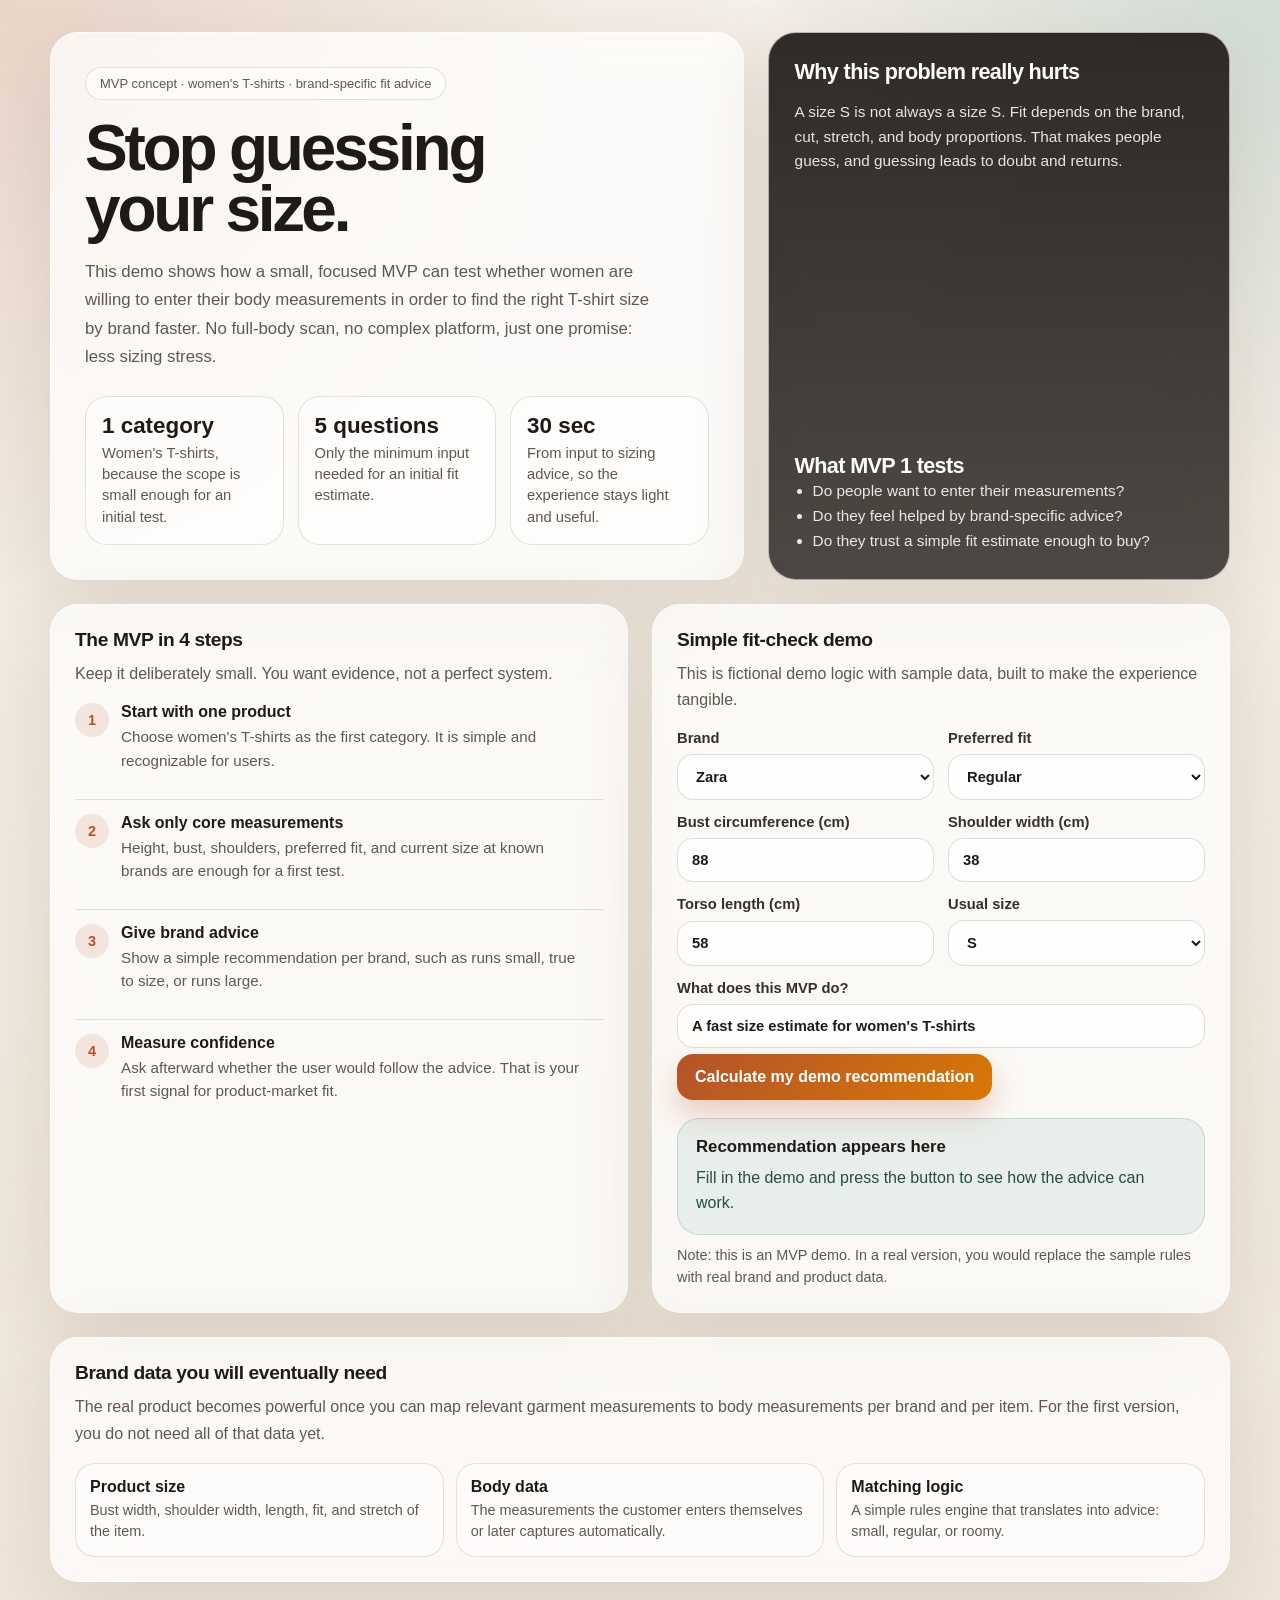
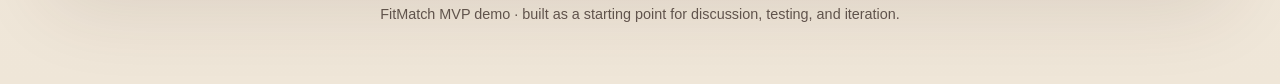
==== index.html @ f42af9e6 "Add FitMatch MVP landing page" ====
<!doctype html>
<html lang="en">
<head>
  <meta charset="utf-8" />
  <meta name="viewport" content="width=device-width, initial-scale=1" />
  <title>FitMatch MVP - clothing size advice</title>
  <style>
    :root {
      --bg: #f4efe7;
      --bg-2: #efe6d8;
      --panel: rgba(255, 255, 255, 0.72);
      --text: #1f1a17;
      --muted: #62564f;
      --accent: #b4532a;
      --accent-2: #0f766e;
      --line: rgba(31, 26, 23, 0.12);
      --shadow: 0 24px 80px rgba(73, 45, 31, 0.12);
      --radius: 28px;
    }

    * { box-sizing: border-box; }

    body {
      margin: 0;
      font-family: Inter, "Segoe UI", Arial, sans-serif;
      color: var(--text);
      background:
        radial-gradient(circle at top left, rgba(180, 83, 42, 0.16), transparent 28%),
        radial-gradient(circle at top right, rgba(15, 118, 110, 0.15), transparent 24%),
        linear-gradient(180deg, var(--bg) 0%, var(--bg-2) 100%);
      min-height: 100vh;
    }

    .wrap {
      width: min(1180px, calc(100% - 32px));
      margin: 0 auto;
      padding: 32px 0 48px;
    }

    .hero {
      display: grid;
      grid-template-columns: 1.2fr 0.8fr;
      gap: 24px;
      align-items: stretch;
      margin-bottom: 24px;
    }

    .card {
      background: var(--panel);
      backdrop-filter: blur(16px);
      border: 1px solid rgba(255, 255, 255, 0.6);
      box-shadow: var(--shadow);
      border-radius: var(--radius);
    }

    .hero-copy {
      padding: 34px;
      position: relative;
      overflow: hidden;
    }

    .eyebrow {
      display: inline-flex;
      align-items: center;
      gap: 8px;
      border: 1px solid var(--line);
      border-radius: 999px;
      padding: 8px 14px;
      font-size: 13px;
      color: var(--muted);
      background: rgba(255,255,255,0.55);
      margin-bottom: 18px;
    }

    h1 {
      margin: 0;
      font-size: clamp(2.4rem, 5vw, 4.8rem);
      line-height: 0.95;
      letter-spacing: -0.05em;
      max-width: 12ch;
    }

    .lead {
      margin: 18px 0 0;
      max-width: 62ch;
      font-size: 1.05rem;
      line-height: 1.7;
      color: var(--muted);
    }

    .stats {
      display: grid;
      grid-template-columns: repeat(3, minmax(0, 1fr));
      gap: 14px;
      margin-top: 24px;
    }

    .stat {
      border-radius: 22px;
      border: 1px solid var(--line);
      background: rgba(255,255,255,0.52);
      padding: 16px;
    }

    .stat strong {
      display: block;
      font-size: 1.4rem;
      margin-bottom: 4px;
    }

    .stat span {
      color: var(--muted);
      font-size: 0.92rem;
      line-height: 1.45;
    }

    .hero-side {
      padding: 26px;
      display: flex;
      flex-direction: column;
      gap: 16px;
      justify-content: space-between;
      background:
        linear-gradient(180deg, rgba(31,26,23,0.92), rgba(31,26,23,0.78)),
        url("https://images.unsplash.com/photo-1483985988355-763728e1935b?auto=format&fit=crop&w=1200&q=80") center/cover;
      color: #fff;
      overflow: hidden;
    }

    .hero-side h2 {
      margin: 0;
      font-size: 1.35rem;
      letter-spacing: -0.03em;
    }

    .hero-side p, .hero-side li {
      color: rgba(255,255,255,0.88);
      line-height: 1.6;
      font-size: 0.96rem;
    }

    .mini-list {
      margin: 0;
      padding-left: 18px;
    }

    .section-grid {
      display: grid;
      grid-template-columns: 1fr 1fr;
      gap: 24px;
      margin-top: 24px;
    }

    .panel {
      padding: 24px;
    }

    .panel h3 {
      margin: 0 0 10px;
      font-size: 1.2rem;
      letter-spacing: -0.02em;
    }

    .panel p {
      margin: 0 0 16px;
      color: var(--muted);
      line-height: 1.65;
    }

    .steps {
      display: grid;
      gap: 12px;
    }

    .step {
      display: flex;
      gap: 12px;
      align-items: flex-start;
      padding: 14px 14px 14px 0;
      border-top: 1px solid var(--line);
    }

    .step:first-child { border-top: 0; padding-top: 0; }

    .num {
      min-width: 34px;
      height: 34px;
      border-radius: 999px;
      display: grid;
      place-items: center;
      background: rgba(180, 83, 42, 0.12);
      color: var(--accent);
      font-weight: 700;
      font-size: 0.9rem;
    }

    .step strong {
      display: block;
      margin-bottom: 4px;
      font-size: 1rem;
    }

    .step span {
      display: block;
      color: var(--muted);
      line-height: 1.55;
      font-size: 0.95rem;
    }

    .form-grid {
      display: grid;
      grid-template-columns: repeat(2, minmax(0, 1fr));
      gap: 14px;
    }

    label {
      display: grid;
      gap: 8px;
      font-size: 0.92rem;
      color: #372e28;
      font-weight: 600;
    }

    input, select {
      width: 100%;
      border: 1px solid rgba(31,26,23,0.14);
      border-radius: 16px;
      padding: 13px 14px;
      font: inherit;
      background: rgba(255,255,255,0.8);
      color: var(--text);
      outline: none;
      transition: border-color 0.2s ease, transform 0.2s ease;
    }

    input:focus, select:focus {
      border-color: rgba(180, 83, 42, 0.5);
      transform: translateY(-1px);
    }

    .full { grid-column: 1 / -1; }

    button {
      margin-top: 6px;
      border: 0;
      border-radius: 16px;
      padding: 14px 18px;
      background: linear-gradient(135deg, var(--accent), #d97706);
      color: #fff;
      font: inherit;
      font-weight: 700;
      cursor: pointer;
      box-shadow: 0 14px 30px rgba(180, 83, 42, 0.28);
    }

    button:hover { filter: brightness(1.02); }

    .result {
      margin-top: 18px;
      padding: 18px;
      border-radius: 22px;
      border: 1px solid rgba(15,118,110,0.18);
      background: rgba(15, 118, 110, 0.08);
    }

    .result h4 {
      margin: 0 0 8px;
      font-size: 1.05rem;
    }

    .result p {
      margin: 0;
      color: #294b46;
      line-height: 1.6;
    }

    .muted-note {
      margin-top: 10px;
      color: var(--muted);
      font-size: 0.9rem;
      line-height: 1.5;
    }

    .brand-grid {
      display: grid;
      grid-template-columns: repeat(3, minmax(0, 1fr));
      gap: 12px;
      margin-top: 12px;
    }

    .brand {
      border: 1px solid var(--line);
      border-radius: 20px;
      background: rgba(255,255,255,0.56);
      padding: 14px;
    }

    .brand strong {
      display: block;
      margin-bottom: 4px;
    }

    .brand span {
      color: var(--muted);
      line-height: 1.45;
      font-size: 0.9rem;
    }

    .footer {
      margin-top: 24px;
      color: var(--muted);
      font-size: 0.9rem;
      text-align: center;
    }

    @media (max-width: 900px) {
      .hero, .section-grid, .brand-grid, .stats, .form-grid {
        grid-template-columns: 1fr;
      }

      .hero-copy, .panel, .hero-side {
        padding: 22px;
      }

      h1 { max-width: none; }
    }
  </style>
</head>
<body>
  <main class="wrap">
    <section class="hero">
      <div class="card hero-copy">
        <div class="eyebrow">MVP concept · women's T-shirts · brand-specific fit advice</div>
        <h1>Stop guessing your size.</h1>
        <p class="lead">
          This demo shows how a small, focused MVP can test whether women are willing to
          enter their body measurements in order to find the right T-shirt size by brand faster.
          No full-body scan, no complex platform, just one promise: less sizing stress.
        </p>

        <div class="stats">
          <div class="stat">
            <strong>1 category</strong>
            <span>Women's T-shirts, because the scope is small enough for an initial test.</span>
          </div>
          <div class="stat">
            <strong>5 questions</strong>
            <span>Only the minimum input needed for an initial fit estimate.</span>
          </div>
          <div class="stat">
            <strong>30 sec</strong>
            <span>From input to sizing advice, so the experience stays light and useful.</span>
          </div>
        </div>
      </div>

      <aside class="card hero-side">
        <div>
          <h2>Why this problem really hurts</h2>
          <p>
            A size S is not always a size S. Fit depends on the brand, cut, stretch, and body
            proportions. That makes people guess, and guessing leads to doubt and returns.
          </p>
        </div>
        <div>
          <h2>What MVP 1 tests</h2>
          <ul class="mini-list">
            <li>Do people want to enter their measurements?</li>
            <li>Do they feel helped by brand-specific advice?</li>
            <li>Do they trust a simple fit estimate enough to buy?</li>
          </ul>
        </div>
      </aside>
    </section>

    <section class="section-grid">
      <div class="card panel">
        <h3>The MVP in 4 steps</h3>
        <p>Keep it deliberately small. You want evidence, not a perfect system.</p>
        <div class="steps">
          <div class="step">
            <div class="num">1</div>
            <div>
              <strong>Start with one product</strong>
              <span>Choose women's T-shirts as the first category. It is simple and recognizable for users.</span>
            </div>
          </div>
          <div class="step">
            <div class="num">2</div>
            <div>
              <strong>Ask only core measurements</strong>
              <span>Height, bust, shoulders, preferred fit, and current size at known brands are enough for a first test.</span>
            </div>
          </div>
          <div class="step">
            <div class="num">3</div>
            <div>
              <strong>Give brand advice</strong>
              <span>Show a simple recommendation per brand, such as runs small, true to size, or runs large.</span>
            </div>
          </div>
          <div class="step">
            <div class="num">4</div>
            <div>
              <strong>Measure confidence</strong>
              <span>Ask afterward whether the user would follow the advice. That is your first signal for product-market fit.</span>
            </div>
          </div>
        </div>
      </div>

      <div class="card panel">
        <h3>Simple fit-check demo</h3>
        <p>This is fictional demo logic with sample data, built to make the experience tangible.</p>

        <form id="fitForm">
          <div class="form-grid">
            <label>
              Brand
              <select id="brand">
                <option value="zara">Zara</option>
                <option value="mango">Mango</option>
                <option value="basic">Basic T-shirt demo</option>
              </select>
            </label>

            <label>
              Preferred fit
              <select id="fitPreference">
                <option value="slim">Tight</option>
                <option value="regular" selected>Regular</option>
                <option value="oversized">Oversized</option>
              </select>
            </label>

            <label>
              Bust circumference (cm)
              <input id="chest" type="number" min="60" max="140" value="88" />
            </label>

            <label>
              Shoulder width (cm)
              <input id="shoulders" type="number" min="30" max="60" value="38" />
            </label>

            <label>
              Torso length (cm)
              <input id="torso" type="number" min="35" max="80" value="58" />
            </label>

            <label>
              Usual size
              <select id="usualSize">
                <option value="XS">XS</option>
                <option value="S" selected>S</option>
                <option value="M">M</option>
                <option value="L">L</option>
              </select>
            </label>

            <label class="full">
              What does this MVP do?
              <input value="A fast size estimate for women's T-shirts" disabled />
            </label>
          </div>

          <button type="submit">Calculate my demo recommendation</button>
        </form>

        <div class="result" id="result">
          <h4>Recommendation appears here</h4>
          <p>Fill in the demo and press the button to see how the advice can work.</p>
        </div>
        <div class="muted-note">
          Note: this is an MVP demo. In a real version, you would replace the sample rules with
          real brand and product data.
        </div>
      </div>
    </section>

    <section class="card panel" style="margin-top:24px;">
      <h3>Brand data you will eventually need</h3>
      <p>
        The real product becomes powerful once you can map relevant garment measurements to body
        measurements per brand and per item. For the first version, you do not need all of that data yet.
      </p>
      <div class="brand-grid">
        <div class="brand">
          <strong>Product size</strong>
          <span>Bust width, shoulder width, length, fit, and stretch of the item.</span>
        </div>
        <div class="brand">
          <strong>Body data</strong>
          <span>The measurements the customer enters themselves or later captures automatically.</span>
        </div>
        <div class="brand">
          <strong>Matching logic</strong>
          <span>A simple rules engine that translates into advice: small, regular, or roomy.</span>
        </div>
      </div>
    </section>

    <p class="footer">FitMatch MVP demo · built as a starting point for discussion, testing, and iteration.</p>
  </main>

  <script>
    const brandProfiles = {
      zara: { chest: 90, shoulders: 38, torso: 58, note: "In this demo, Zara runs slightly slimmer and shorter." },
      mango: { chest: 94, shoulders: 40, torso: 60, note: "In this demo, Mango runs slightly roomier and longer." },
      basic: { chest: 92, shoulders: 39, torso: 59, note: "The basic T-shirt demo has a neutral, regular fit." }
    };

    const sizeOrder = ["XS", "S", "M", "L", "XL"];
    const resultEl = document.getElementById("result");

    function getSizeFromScore(score) {
      if (score <= -12) return "XS";
      if (score <= -4) return "S";
      if (score <= 4) return "M";
      if (score <= 12) return "L";
      return "XL";
    }

    function fitAdjustment(pref) {
      if (pref === "slim") return -3;
      if (pref === "oversized") return 4;
      return 0;
    }

    function confidenceLabel(score) {
      const abs = Math.abs(score);
      if (abs <= 4) return "high";
      if (abs <= 9) return "medium";
      return "low";
    }

    document.getElementById("fitForm").addEventListener("submit", (event) => {
      event.preventDefault();

      const brand = document.getElementById("brand").value;
      const pref = document.getElementById("fitPreference").value;
      const chest = Number(document.getElementById("chest").value);
      const shoulders = Number(document.getElementById("shoulders").value);
      const torso = Number(document.getElementById("torso").value);
      const usualSize = document.getElementById("usualSize").value;

      const profile = brandProfiles[brand];
      const score =
        (chest - profile.chest) * 0.6 +
        (shoulders - profile.shoulders) * 0.8 +
        (torso - profile.torso) * 0.4 +
        fitAdjustment(pref);

      const recommendation = getSizeFromScore(score);
      const confidence = confidenceLabel(score);
      const currentIndex = sizeOrder.indexOf(usualSize);
      const recoIndex = sizeOrder.indexOf(recommendation);
      const delta = recoIndex - currentIndex;

      let direction = "matches your usual size";
      if (delta > 0) direction = `probably runs a bit smaller than your usual size, so try ${recommendation}`;
      if (delta < 0) direction = `probably runs a bit roomier than your usual size, so ${recommendation} may work`;

      resultEl.innerHTML = `
        <h4>Your demo recommendation: ${recommendation}</h4>
        <p>
          For ${brand === "zara" ? "Zara" : brand === "mango" ? "Mango" : "the basic demo"}
          it ${direction}. The estimated confidence is <strong>${confidence}</strong>.
        </p>
        <p style="margin-top:10px;">
          Why: your profile is ${score > 0 ? "above" : "below"} this brand's reference point in the demo,
          and you prefer a ${pref === "slim" ? "tighter" : pref === "oversized" ? "looser" : "neutral"} fit.
        </p>
      `;
    });
  </script>
</body>
</html>
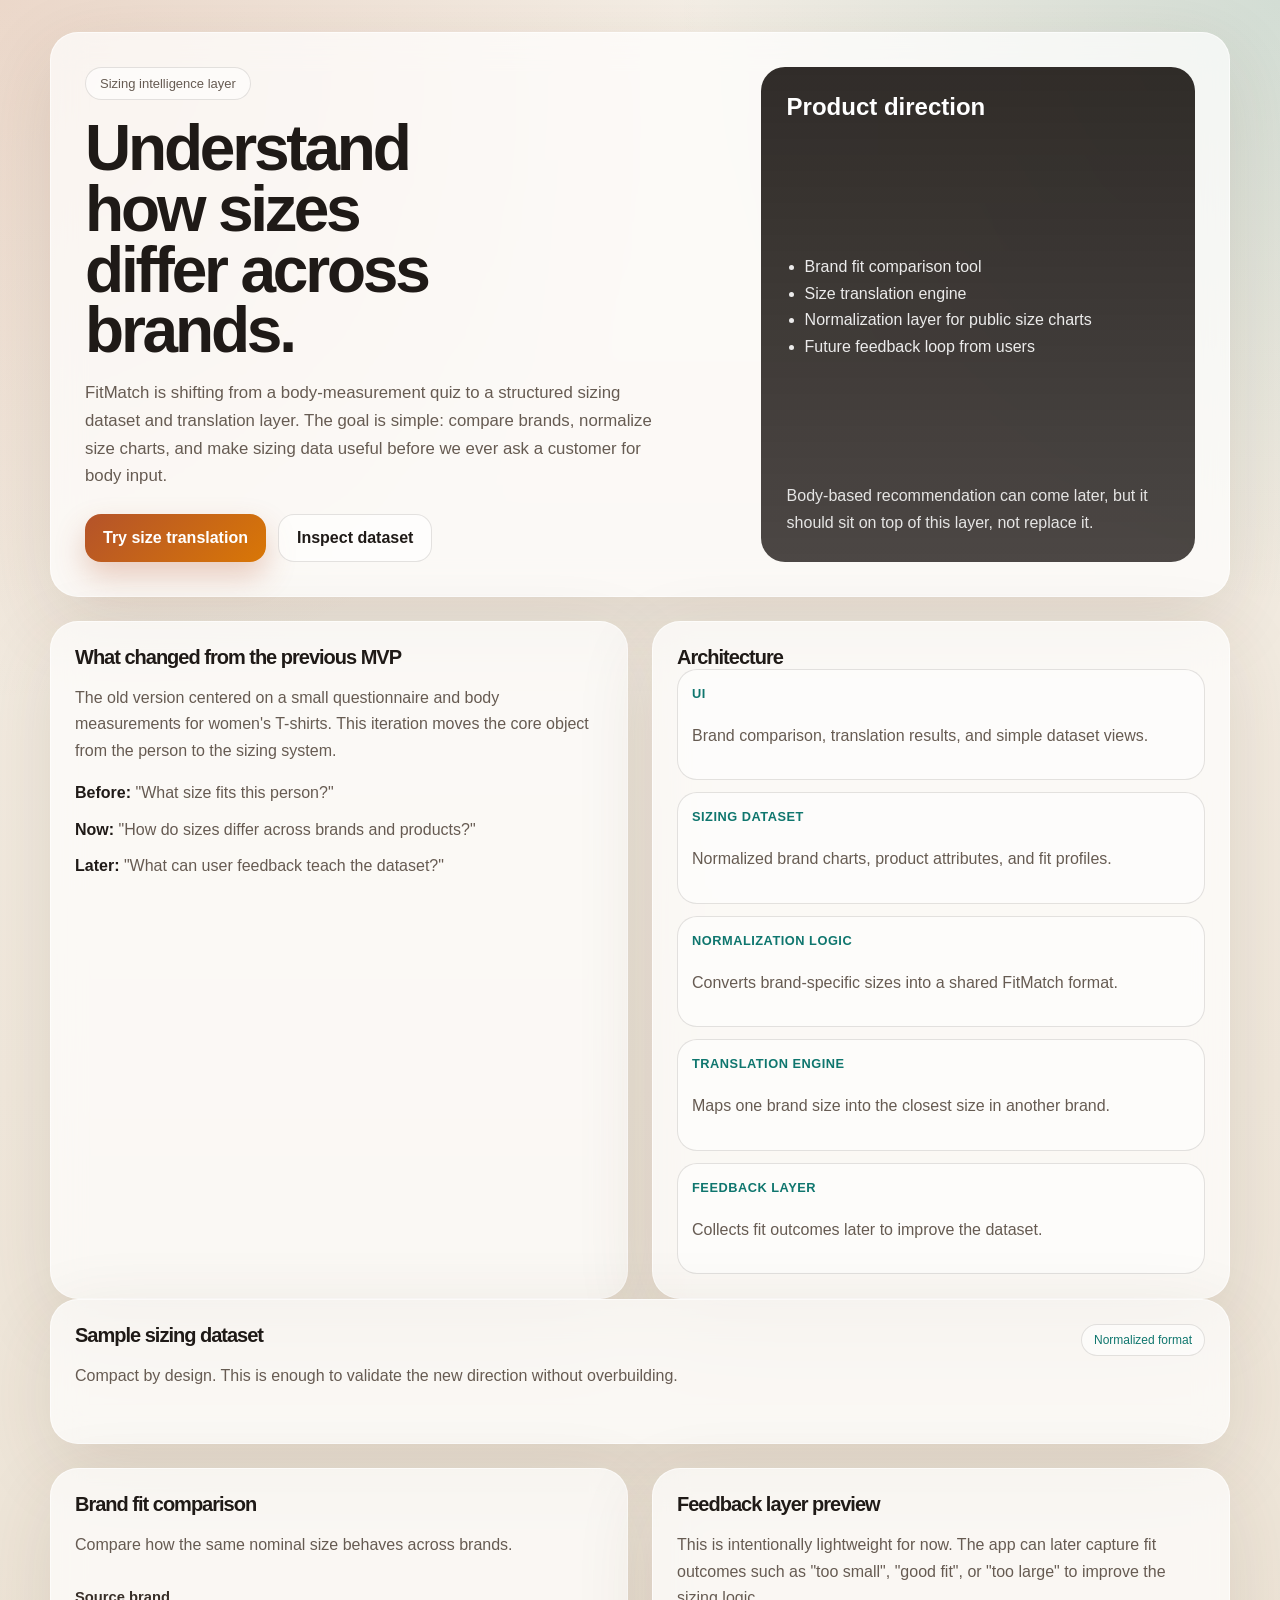
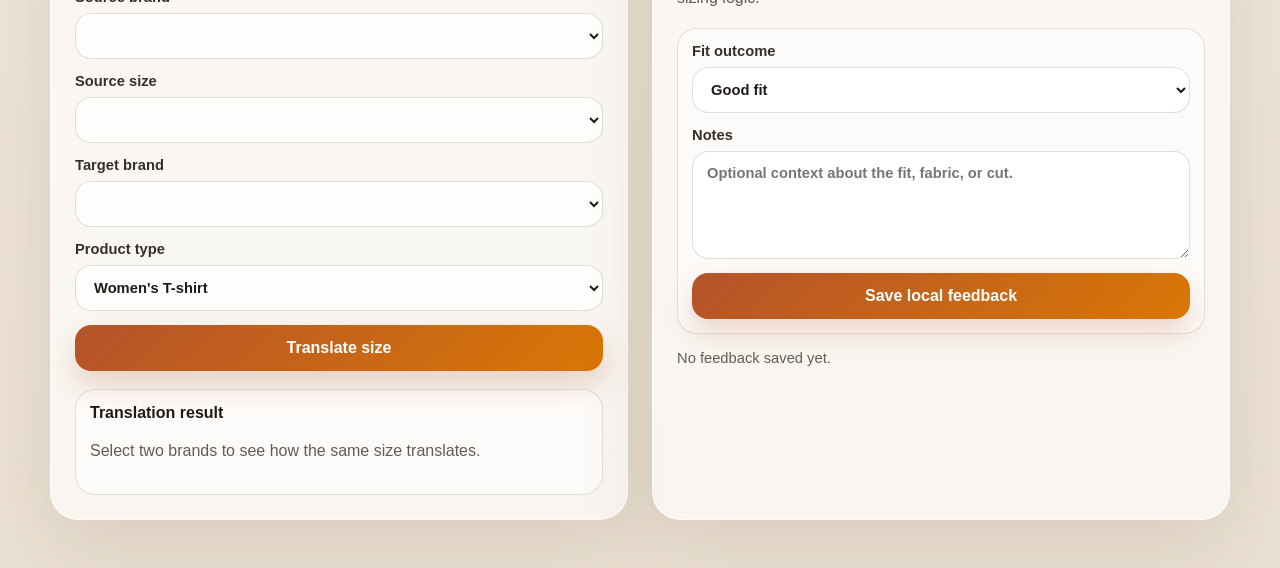
==== commit e8187197: "Refactor into sizing intelligence layer" ====
--- a/index.html
+++ b/index.html
@@ -3,576 +3,164 @@
 <head>
   <meta charset="utf-8" />
   <meta name="viewport" content="width=device-width, initial-scale=1" />
-  <title>FitMatch MVP - clothing size advice</title>
-  <style>
-    :root {
-      --bg: #f4efe7;
-      --bg-2: #efe6d8;
-      --panel: rgba(255, 255, 255, 0.72);
-      --text: #1f1a17;
-      --muted: #62564f;
-      --accent: #b4532a;
-      --accent-2: #0f766e;
-      --line: rgba(31, 26, 23, 0.12);
-      --shadow: 0 24px 80px rgba(73, 45, 31, 0.12);
-      --radius: 28px;
-    }
-
-    * { box-sizing: border-box; }
-
-    body {
-      margin: 0;
-      font-family: Inter, "Segoe UI", Arial, sans-serif;
-      color: var(--text);
-      background:
-        radial-gradient(circle at top left, rgba(180, 83, 42, 0.16), transparent 28%),
-        radial-gradient(circle at top right, rgba(15, 118, 110, 0.15), transparent 24%),
-        linear-gradient(180deg, var(--bg) 0%, var(--bg-2) 100%);
-      min-height: 100vh;
-    }
-
-    .wrap {
-      width: min(1180px, calc(100% - 32px));
-      margin: 0 auto;
-      padding: 32px 0 48px;
-    }
-
-    .hero {
-      display: grid;
-      grid-template-columns: 1.2fr 0.8fr;
-      gap: 24px;
-      align-items: stretch;
-      margin-bottom: 24px;
-    }
-
-    .card {
-      background: var(--panel);
-      backdrop-filter: blur(16px);
-      border: 1px solid rgba(255, 255, 255, 0.6);
-      box-shadow: var(--shadow);
-      border-radius: var(--radius);
-    }
-
-    .hero-copy {
-      padding: 34px;
-      position: relative;
-      overflow: hidden;
-    }
-
-    .eyebrow {
-      display: inline-flex;
-      align-items: center;
-      gap: 8px;
-      border: 1px solid var(--line);
-      border-radius: 999px;
-      padding: 8px 14px;
-      font-size: 13px;
-      color: var(--muted);
-      background: rgba(255,255,255,0.55);
-      margin-bottom: 18px;
-    }
-
-    h1 {
-      margin: 0;
-      font-size: clamp(2.4rem, 5vw, 4.8rem);
-      line-height: 0.95;
-      letter-spacing: -0.05em;
-      max-width: 12ch;
-    }
-
-    .lead {
-      margin: 18px 0 0;
-      max-width: 62ch;
-      font-size: 1.05rem;
-      line-height: 1.7;
-      color: var(--muted);
-    }
-
-    .stats {
-      display: grid;
-      grid-template-columns: repeat(3, minmax(0, 1fr));
-      gap: 14px;
-      margin-top: 24px;
-    }
-
-    .stat {
-      border-radius: 22px;
-      border: 1px solid var(--line);
-      background: rgba(255,255,255,0.52);
-      padding: 16px;
-    }
-
-    .stat strong {
-      display: block;
-      font-size: 1.4rem;
-      margin-bottom: 4px;
-    }
-
-    .stat span {
-      color: var(--muted);
-      font-size: 0.92rem;
-      line-height: 1.45;
-    }
-
-    .hero-side {
-      padding: 26px;
-      display: flex;
-      flex-direction: column;
-      gap: 16px;
-      justify-content: space-between;
-      background:
-        linear-gradient(180deg, rgba(31,26,23,0.92), rgba(31,26,23,0.78)),
-        url("https://images.unsplash.com/photo-1483985988355-763728e1935b?auto=format&fit=crop&w=1200&q=80") center/cover;
-      color: #fff;
-      overflow: hidden;
-    }
-
-    .hero-side h2 {
-      margin: 0;
-      font-size: 1.35rem;
-      letter-spacing: -0.03em;
-    }
-
-    .hero-side p, .hero-side li {
-      color: rgba(255,255,255,0.88);
-      line-height: 1.6;
-      font-size: 0.96rem;
-    }
-
-    .mini-list {
-      margin: 0;
-      padding-left: 18px;
-    }
-
-    .section-grid {
-      display: grid;
-      grid-template-columns: 1fr 1fr;
-      gap: 24px;
-      margin-top: 24px;
-    }
-
-    .panel {
-      padding: 24px;
-    }
-
-    .panel h3 {
-      margin: 0 0 10px;
-      font-size: 1.2rem;
-      letter-spacing: -0.02em;
-    }
-
-    .panel p {
-      margin: 0 0 16px;
-      color: var(--muted);
-      line-height: 1.65;
-    }
-
-    .steps {
-      display: grid;
-      gap: 12px;
-    }
-
-    .step {
-      display: flex;
-      gap: 12px;
-      align-items: flex-start;
-      padding: 14px 14px 14px 0;
-      border-top: 1px solid var(--line);
-    }
-
-    .step:first-child { border-top: 0; padding-top: 0; }
-
-    .num {
-      min-width: 34px;
-      height: 34px;
-      border-radius: 999px;
-      display: grid;
-      place-items: center;
-      background: rgba(180, 83, 42, 0.12);
-      color: var(--accent);
-      font-weight: 700;
-      font-size: 0.9rem;
-    }
-
-    .step strong {
-      display: block;
-      margin-bottom: 4px;
-      font-size: 1rem;
-    }
-
-    .step span {
-      display: block;
-      color: var(--muted);
-      line-height: 1.55;
-      font-size: 0.95rem;
-    }
-
-    .form-grid {
-      display: grid;
-      grid-template-columns: repeat(2, minmax(0, 1fr));
-      gap: 14px;
-    }
-
-    label {
-      display: grid;
-      gap: 8px;
-      font-size: 0.92rem;
-      color: #372e28;
-      font-weight: 600;
-    }
-
-    input, select {
-      width: 100%;
-      border: 1px solid rgba(31,26,23,0.14);
-      border-radius: 16px;
-      padding: 13px 14px;
-      font: inherit;
-      background: rgba(255,255,255,0.8);
-      color: var(--text);
-      outline: none;
-      transition: border-color 0.2s ease, transform 0.2s ease;
-    }
-
-    input:focus, select:focus {
-      border-color: rgba(180, 83, 42, 0.5);
-      transform: translateY(-1px);
-    }
-
-    .full { grid-column: 1 / -1; }
-
-    button {
-      margin-top: 6px;
-      border: 0;
-      border-radius: 16px;
-      padding: 14px 18px;
-      background: linear-gradient(135deg, var(--accent), #d97706);
-      color: #fff;
-      font: inherit;
-      font-weight: 700;
-      cursor: pointer;
-      box-shadow: 0 14px 30px rgba(180, 83, 42, 0.28);
-    }
-
-    button:hover { filter: brightness(1.02); }
-
-    .result {
-      margin-top: 18px;
-      padding: 18px;
-      border-radius: 22px;
-      border: 1px solid rgba(15,118,110,0.18);
-      background: rgba(15, 118, 110, 0.08);
-    }
-
-    .result h4 {
-      margin: 0 0 8px;
-      font-size: 1.05rem;
-    }
-
-    .result p {
-      margin: 0;
-      color: #294b46;
-      line-height: 1.6;
-    }
-
-    .muted-note {
-      margin-top: 10px;
-      color: var(--muted);
-      font-size: 0.9rem;
-      line-height: 1.5;
-    }
-
-    .brand-grid {
-      display: grid;
-      grid-template-columns: repeat(3, minmax(0, 1fr));
-      gap: 12px;
-      margin-top: 12px;
-    }
-
-    .brand {
-      border: 1px solid var(--line);
-      border-radius: 20px;
-      background: rgba(255,255,255,0.56);
-      padding: 14px;
-    }
-
-    .brand strong {
-      display: block;
-      margin-bottom: 4px;
-    }
-
-    .brand span {
-      color: var(--muted);
-      line-height: 1.45;
-      font-size: 0.9rem;
-    }
-
-    .footer {
-      margin-top: 24px;
-      color: var(--muted);
-      font-size: 0.9rem;
-      text-align: center;
-    }
-
-    @media (max-width: 900px) {
-      .hero, .section-grid, .brand-grid, .stats, .form-grid {
-        grid-template-columns: 1fr;
-      }
-
-      .hero-copy, .panel, .hero-side {
-        padding: 22px;
-      }
-
-      h1 { max-width: none; }
-    }
-  </style>
+  <title>FitMatch - Sizing Intelligence Layer</title>
+  <meta name="description" content="FitMatch helps translate and compare sizes across brands with a lightweight sizing intelligence layer." />
+  <link rel="stylesheet" href="./css/styles.css" />
+  <script src="./js/data.js" defer></script>
+  <script src="./js/normalization.js" defer></script>
+  <script src="./js/translator.js" defer></script>
+  <script src="./js/app.js" defer></script>
 </head>
 <body>
-  <main class="wrap">
-    <section class="hero">
-      <div class="card hero-copy">
-        <div class="eyebrow">MVP concept · women's T-shirts · brand-specific fit advice</div>
-        <h1>Stop guessing your size.</h1>
+  <main class="app-shell">
+    <section class="hero card">
+      <div class="hero-copy">
+        <div class="eyebrow">Sizing intelligence layer</div>
+        <h1>Understand how sizes differ across brands.</h1>
         <p class="lead">
-          This demo shows how a small, focused MVP can test whether women are willing to
-          enter their body measurements in order to find the right T-shirt size by brand faster.
-          No full-body scan, no complex platform, just one promise: less sizing stress.
+          FitMatch is shifting from a body-measurement quiz to a structured sizing dataset and
+          translation layer. The goal is simple: compare brands, normalize size charts, and make
+          sizing data useful before we ever ask a customer for body input.
         </p>
 
-        <div class="stats">
-          <div class="stat">
-            <strong>1 category</strong>
-            <span>Women's T-shirts, because the scope is small enough for an initial test.</span>
-          </div>
-          <div class="stat">
-            <strong>5 questions</strong>
-            <span>Only the minimum input needed for an initial fit estimate.</span>
-          </div>
-          <div class="stat">
-            <strong>30 sec</strong>
-            <span>From input to sizing advice, so the experience stays light and useful.</span>
-          </div>
+        <div class="hero-actions">
+          <a href="#compare" class="primary-link">Try size translation</a>
+          <a href="#dataset" class="secondary-link">Inspect dataset</a>
         </div>
       </div>
 
-      <aside class="card hero-side">
-        <div>
-          <h2>Why this problem really hurts</h2>
-          <p>
-            A size S is not always a size S. Fit depends on the brand, cut, stretch, and body
-            proportions. That makes people guess, and guessing leads to doubt and returns.
-          </p>
-        </div>
-        <div>
-          <h2>What MVP 1 tests</h2>
-          <ul class="mini-list">
-            <li>Do people want to enter their measurements?</li>
-            <li>Do they feel helped by brand-specific advice?</li>
-            <li>Do they trust a simple fit estimate enough to buy?</li>
-          </ul>
-        </div>
+      <aside class="hero-panel">
+        <h2>Product direction</h2>
+        <ul>
+          <li>Brand fit comparison tool</li>
+          <li>Size translation engine</li>
+          <li>Normalization layer for public size charts</li>
+          <li>Future feedback loop from users</li>
+        </ul>
+        <p class="note">
+          Body-based recommendation can come later, but it should sit on top of this layer, not
+          replace it.
+        </p>
       </aside>
     </section>
 
-    <section class="section-grid">
-      <div class="card panel">
-        <h3>The MVP in 4 steps</h3>
-        <p>Keep it deliberately small. You want evidence, not a perfect system.</p>
-        <div class="steps">
-          <div class="step">
-            <div class="num">1</div>
-            <div>
-              <strong>Start with one product</strong>
-              <span>Choose women's T-shirts as the first category. It is simple and recognizable for users.</span>
-            </div>
+    <section class="grid two-up">
+      <article class="card section-card">
+        <h2>What changed from the previous MVP</h2>
+        <p>
+          The old version centered on a small questionnaire and body measurements for women's
+          T-shirts. This iteration moves the core object from the person to the sizing system.
+        </p>
+        <div class="bullet-list">
+          <div><strong>Before:</strong> "What size fits this person?"</div>
+          <div><strong>Now:</strong> "How do sizes differ across brands and products?"</div>
+          <div><strong>Later:</strong> "What can user feedback teach the dataset?"</div>
+        </div>
+      </article>
+
+      <article class="card section-card">
+        <h2>Architecture</h2>
+        <div class="architecture">
+          <div>
+            <span>UI</span>
+            <p>Brand comparison, translation results, and simple dataset views.</p>
           </div>
-          <div class="step">
-            <div class="num">2</div>
-            <div>
-              <strong>Ask only core measurements</strong>
-              <span>Height, bust, shoulders, preferred fit, and current size at known brands are enough for a first test.</span>
-            </div>
+          <div>
+            <span>Sizing dataset</span>
+            <p>Normalized brand charts, product attributes, and fit profiles.</p>
           </div>
-          <div class="step">
-            <div class="num">3</div>
-            <div>
-              <strong>Give brand advice</strong>
-              <span>Show a simple recommendation per brand, such as runs small, true to size, or runs large.</span>
-            </div>
+          <div>
+            <span>Normalization logic</span>
+            <p>Converts brand-specific sizes into a shared FitMatch format.</p>
           </div>
-          <div class="step">
-            <div class="num">4</div>
-            <div>
-              <strong>Measure confidence</strong>
-              <span>Ask afterward whether the user would follow the advice. That is your first signal for product-market fit.</span>
-            </div>
+          <div>
+            <span>Translation engine</span>
+            <p>Maps one brand size into the closest size in another brand.</p>
+          </div>
+          <div>
+            <span>Feedback layer</span>
+            <p>Collects fit outcomes later to improve the dataset.</p>
           </div>
         </div>
+      </article>
+    </section>
+
+    <section id="dataset" class="card section-card">
+      <div class="section-heading">
+        <div>
+          <h2>Sample sizing dataset</h2>
+          <p>Compact by design. This is enough to validate the new direction without overbuilding.</p>
+        </div>
+        <span class="badge">Normalized format</span>
       </div>
+      <div id="datasetGrid" class="brand-grid"></div>
+    </section>
 
-      <div class="card panel">
-        <h3>Simple fit-check demo</h3>
-        <p>This is fictional demo logic with sample data, built to make the experience tangible.</p>
+    <section id="compare" class="grid two-up">
+      <article class="card section-card">
+        <div class="section-heading">
+          <div>
+            <h2>Brand fit comparison</h2>
+            <p>Compare how the same nominal size behaves across brands.</p>
+          </div>
+        </div>
 
-        <form id="fitForm">
-          <div class="form-grid">
-            <label>
-              Brand
-              <select id="brand">
-                <option value="zara">Zara</option>
-                <option value="mango">Mango</option>
-                <option value="basic">Basic T-shirt demo</option>
-              </select>
-            </label>
+        <form id="compareForm" class="form-grid">
+          <label>
+            Source brand
+            <select id="sourceBrand"></select>
+          </label>
 
-            <label>
-              Preferred fit
-              <select id="fitPreference">
-                <option value="slim">Tight</option>
-                <option value="regular" selected>Regular</option>
-                <option value="oversized">Oversized</option>
-              </select>
-            </label>
+          <label>
+            Source size
+            <select id="sourceSize"></select>
+          </label>
 
-            <label>
-              Bust circumference (cm)
-              <input id="chest" type="number" min="60" max="140" value="88" />
-            </label>
+          <label>
+            Target brand
+            <select id="targetBrand"></select>
+          </label>
 
-            <label>
-              Shoulder width (cm)
-              <input id="shoulders" type="number" min="30" max="60" value="38" />
-            </label>
+          <label>
+            Product type
+            <select id="productType">
+              <option value="tshirt">Women's T-shirt</option>
+            </select>
+          </label>
 
-            <label>
-              Torso length (cm)
-              <input id="torso" type="number" min="35" max="80" value="58" />
-            </label>
-
-            <label>
-              Usual size
-              <select id="usualSize">
-                <option value="XS">XS</option>
-                <option value="S" selected>S</option>
-                <option value="M">M</option>
-                <option value="L">L</option>
-              </select>
-            </label>
-
-            <label class="full">
-              What does this MVP do?
-              <input value="A fast size estimate for women's T-shirts" disabled />
-            </label>
-          </div>
-
-          <button type="submit">Calculate my demo recommendation</button>
+          <button type="submit">Translate size</button>
         </form>
 
-        <div class="result" id="result">
-          <h4>Recommendation appears here</h4>
-          <p>Fill in the demo and press the button to see how the advice can work.</p>
+        <div id="translationResult" class="result-box">
+          <h3>Translation result</h3>
+          <p>Select two brands to see how the same size translates.</p>
         </div>
-        <div class="muted-note">
-          Note: this is an MVP demo. In a real version, you would replace the sample rules with
-          real brand and product data.
+      </article>
+
+      <article class="card section-card">
+        <h2>Feedback layer preview</h2>
+        <p>
+          This is intentionally lightweight for now. The app can later capture fit outcomes such
+          as "too small", "good fit", or "too large" to improve the sizing logic.
+        </p>
+        <div class="feedback-box">
+          <label>
+            Fit outcome
+            <select id="feedbackOutcome">
+              <option value="too_small">Too small</option>
+              <option value="good_fit" selected>Good fit</option>
+              <option value="too_large">Too large</option>
+            </select>
+          </label>
+          <label>
+            Notes
+            <textarea id="feedbackNotes" rows="5" placeholder="Optional context about the fit, fabric, or cut."></textarea>
+          </label>
+          <button type="button" id="saveFeedback">Save local feedback</button>
         </div>
-      </div>
+        <div id="feedbackStatus" class="micro-status">No feedback saved yet.</div>
+      </article>
     </section>
-
-    <section class="card panel" style="margin-top:24px;">
-      <h3>Brand data you will eventually need</h3>
-      <p>
-        The real product becomes powerful once you can map relevant garment measurements to body
-        measurements per brand and per item. For the first version, you do not need all of that data yet.
-      </p>
-      <div class="brand-grid">
-        <div class="brand">
-          <strong>Product size</strong>
-          <span>Bust width, shoulder width, length, fit, and stretch of the item.</span>
-        </div>
-        <div class="brand">
-          <strong>Body data</strong>
-          <span>The measurements the customer enters themselves or later captures automatically.</span>
-        </div>
-        <div class="brand">
-          <strong>Matching logic</strong>
-          <span>A simple rules engine that translates into advice: small, regular, or roomy.</span>
-        </div>
-      </div>
-    </section>
-
-    <p class="footer">FitMatch MVP demo · built as a starting point for discussion, testing, and iteration.</p>
   </main>
-
-  <script>
-    const brandProfiles = {
-      zara: { chest: 90, shoulders: 38, torso: 58, note: "In this demo, Zara runs slightly slimmer and shorter." },
-      mango: { chest: 94, shoulders: 40, torso: 60, note: "In this demo, Mango runs slightly roomier and longer." },
-      basic: { chest: 92, shoulders: 39, torso: 59, note: "The basic T-shirt demo has a neutral, regular fit." }
-    };
-
-    const sizeOrder = ["XS", "S", "M", "L", "XL"];
-    const resultEl = document.getElementById("result");
-
-    function getSizeFromScore(score) {
-      if (score <= -12) return "XS";
-      if (score <= -4) return "S";
-      if (score <= 4) return "M";
-      if (score <= 12) return "L";
-      return "XL";
-    }
-
-    function fitAdjustment(pref) {
-      if (pref === "slim") return -3;
-      if (pref === "oversized") return 4;
-      return 0;
-    }
-
-    function confidenceLabel(score) {
-      const abs = Math.abs(score);
-      if (abs <= 4) return "high";
-      if (abs <= 9) return "medium";
-      return "low";
-    }
-
-    document.getElementById("fitForm").addEventListener("submit", (event) => {
-      event.preventDefault();
-
-      const brand = document.getElementById("brand").value;
-      const pref = document.getElementById("fitPreference").value;
-      const chest = Number(document.getElementById("chest").value);
-      const shoulders = Number(document.getElementById("shoulders").value);
-      const torso = Number(document.getElementById("torso").value);
-      const usualSize = document.getElementById("usualSize").value;
-
-      const profile = brandProfiles[brand];
-      const score =
-        (chest - profile.chest) * 0.6 +
-        (shoulders - profile.shoulders) * 0.8 +
-        (torso - profile.torso) * 0.4 +
-        fitAdjustment(pref);
-
-      const recommendation = getSizeFromScore(score);
-      const confidence = confidenceLabel(score);
-      const currentIndex = sizeOrder.indexOf(usualSize);
-      const recoIndex = sizeOrder.indexOf(recommendation);
-      const delta = recoIndex - currentIndex;
-
-      let direction = "matches your usual size";
-      if (delta > 0) direction = `probably runs a bit smaller than your usual size, so try ${recommendation}`;
-      if (delta < 0) direction = `probably runs a bit roomier than your usual size, so ${recommendation} may work`;
-
-      resultEl.innerHTML = `
-        <h4>Your demo recommendation: ${recommendation}</h4>
-        <p>
-          For ${brand === "zara" ? "Zara" : brand === "mango" ? "Mango" : "the basic demo"}
-          it ${direction}. The estimated confidence is <strong>${confidence}</strong>.
-        </p>
-        <p style="margin-top:10px;">
-          Why: your profile is ${score > 0 ? "above" : "below"} this brand's reference point in the demo,
-          and you prefer a ${pref === "slim" ? "tighter" : pref === "oversized" ? "looser" : "neutral"} fit.
-        </p>
-      `;
-    });
-  </script>
 </body>
 </html>
--- a/css/styles.css
+++ b/css/styles.css
@@ -0,0 +1,322 @@
+:root {
+  --bg: #f5efe6;
+  --bg-2: #ebe1d2;
+  --card: rgba(255, 255, 255, 0.7);
+  --card-border: rgba(36, 28, 22, 0.12);
+  --text: #1f1a17;
+  --muted: #665b52;
+  --accent: #b4532a;
+  --accent-2: #0f766e;
+  --shadow: 0 24px 80px rgba(74, 47, 31, 0.12);
+  --radius: 28px;
+}
+
+* {
+  box-sizing: border-box;
+}
+
+html {
+  scroll-behavior: smooth;
+}
+
+body {
+  margin: 0;
+  min-height: 100vh;
+  color: var(--text);
+  font-family: Inter, "Segoe UI", Arial, sans-serif;
+  background:
+    radial-gradient(circle at top left, rgba(180, 83, 42, 0.15), transparent 28%),
+    radial-gradient(circle at top right, rgba(15, 118, 110, 0.15), transparent 24%),
+    linear-gradient(180deg, var(--bg) 0%, var(--bg-2) 100%);
+}
+
+a {
+  color: inherit;
+  text-decoration: none;
+}
+
+.app-shell {
+  width: min(1180px, calc(100% - 32px));
+  margin: 0 auto;
+  padding: 32px 0 48px;
+}
+
+.card {
+  background: var(--card);
+  border: 1px solid rgba(255, 255, 255, 0.6);
+  backdrop-filter: blur(16px);
+  box-shadow: var(--shadow);
+  border-radius: var(--radius);
+}
+
+.hero {
+  display: grid;
+  grid-template-columns: 1.2fr 0.8fr;
+  gap: 24px;
+  padding: 34px;
+}
+
+.hero-copy h1,
+.section-card h2 {
+  margin: 0;
+  letter-spacing: -0.05em;
+}
+
+.hero-copy h1 {
+  font-size: clamp(2.4rem, 5vw, 4.8rem);
+  line-height: 0.95;
+  max-width: 12ch;
+}
+
+.eyebrow,
+.badge {
+  display: inline-flex;
+  align-items: center;
+  border-radius: 999px;
+  border: 1px solid var(--card-border);
+  background: rgba(255, 255, 255, 0.55);
+}
+
+.eyebrow {
+  padding: 8px 14px;
+  font-size: 13px;
+  color: var(--muted);
+  margin-bottom: 18px;
+}
+
+.lead,
+.section-card p,
+.hero-panel li,
+.hero-panel .note,
+.result-box p,
+.micro-status,
+.architecture p,
+.bullet-list {
+  color: var(--muted);
+  line-height: 1.65;
+}
+
+.lead {
+  margin: 18px 0 0;
+  max-width: 62ch;
+  font-size: 1.05rem;
+}
+
+.hero-actions {
+  display: flex;
+  flex-wrap: wrap;
+  gap: 12px;
+  margin-top: 24px;
+}
+
+.primary-link,
+.secondary-link,
+button {
+  border-radius: 16px;
+  padding: 14px 18px;
+  font: inherit;
+  font-weight: 700;
+}
+
+.primary-link,
+.secondary-link {
+  display: inline-flex;
+  align-items: center;
+  justify-content: center;
+}
+
+.primary-link {
+  color: #fff;
+  background: linear-gradient(135deg, var(--accent), #d97706);
+  box-shadow: 0 14px 30px rgba(180, 83, 42, 0.28);
+}
+
+.secondary-link {
+  border: 1px solid var(--card-border);
+  background: rgba(255, 255, 255, 0.6);
+}
+
+.hero-panel {
+  padding: 26px;
+  display: flex;
+  flex-direction: column;
+  justify-content: space-between;
+  gap: 18px;
+  color: #fff;
+  border-radius: calc(var(--radius) - 4px);
+  background:
+    linear-gradient(180deg, rgba(31, 26, 23, 0.92), rgba(31, 26, 23, 0.8)),
+    url("https://images.unsplash.com/photo-1483985988355-763728e1935b?auto=format&fit=crop&w=1200&q=80") center/cover;
+}
+
+.hero-panel h2 {
+  margin: 0 0 10px;
+}
+
+.hero-panel ul {
+  margin: 0;
+  padding-left: 18px;
+}
+
+.hero-panel li {
+  color: rgba(255, 255, 255, 0.9);
+}
+
+.hero-panel .note {
+  color: rgba(255, 255, 255, 0.86);
+  margin: 0;
+}
+
+.grid {
+  display: grid;
+  gap: 24px;
+  margin-top: 24px;
+}
+
+.two-up {
+  grid-template-columns: repeat(2, minmax(0, 1fr));
+}
+
+.section-card {
+  padding: 24px;
+}
+
+.section-heading {
+  display: flex;
+  align-items: flex-start;
+  justify-content: space-between;
+  gap: 16px;
+  margin-bottom: 14px;
+}
+
+.section-card h2 {
+  font-size: 1.25rem;
+}
+
+.badge {
+  padding: 8px 12px;
+  font-size: 12px;
+  color: var(--accent-2);
+  white-space: nowrap;
+}
+
+.bullet-list {
+  display: grid;
+  gap: 10px;
+  margin-top: 16px;
+}
+
+.bullet-list strong {
+  color: var(--text);
+}
+
+.architecture {
+  display: grid;
+  gap: 12px;
+}
+
+.architecture > div,
+.brand-card,
+.result-box,
+.feedback-box {
+  border: 1px solid var(--card-border);
+  border-radius: 20px;
+  background: rgba(255, 255, 255, 0.52);
+  padding: 14px;
+}
+
+.architecture span {
+  display: inline-flex;
+  margin-bottom: 6px;
+  font-size: 0.8rem;
+  font-weight: 700;
+  letter-spacing: 0.04em;
+  text-transform: uppercase;
+  color: var(--accent-2);
+}
+
+.brand-grid {
+  display: grid;
+  grid-template-columns: repeat(3, minmax(0, 1fr));
+  gap: 12px;
+}
+
+.brand-card h3,
+.result-box h3 {
+  margin: 0 0 8px;
+  font-size: 1rem;
+}
+
+.brand-card ul {
+  margin: 10px 0 0;
+  padding-left: 18px;
+}
+
+.form-grid,
+.feedback-box {
+  display: grid;
+  gap: 14px;
+}
+
+label {
+  display: grid;
+  gap: 8px;
+  font-size: 0.92rem;
+  font-weight: 600;
+  color: #372e28;
+}
+
+select,
+textarea {
+  width: 100%;
+  border: 1px solid rgba(31, 26, 23, 0.14);
+  border-radius: 16px;
+  padding: 13px 14px;
+  font: inherit;
+  background: rgba(255, 255, 255, 0.82);
+  color: var(--text);
+  outline: none;
+}
+
+select:focus,
+textarea:focus {
+  border-color: rgba(180, 83, 42, 0.45);
+}
+
+button {
+  border: 0;
+  cursor: pointer;
+  background: linear-gradient(135deg, var(--accent), #d97706);
+  color: #fff;
+  box-shadow: 0 14px 30px rgba(180, 83, 42, 0.24);
+}
+
+.result-box {
+  margin-top: 18px;
+}
+
+.micro-status {
+  margin-top: 12px;
+  font-size: 0.92rem;
+}
+
+@media (max-width: 920px) {
+  .hero,
+  .two-up,
+  .brand-grid {
+    grid-template-columns: 1fr;
+  }
+
+  .hero,
+  .section-card {
+    padding: 22px;
+  }
+
+  .section-heading {
+    flex-direction: column;
+  }
+
+  .hero-copy h1 {
+    max-width: none;
+  }
+}
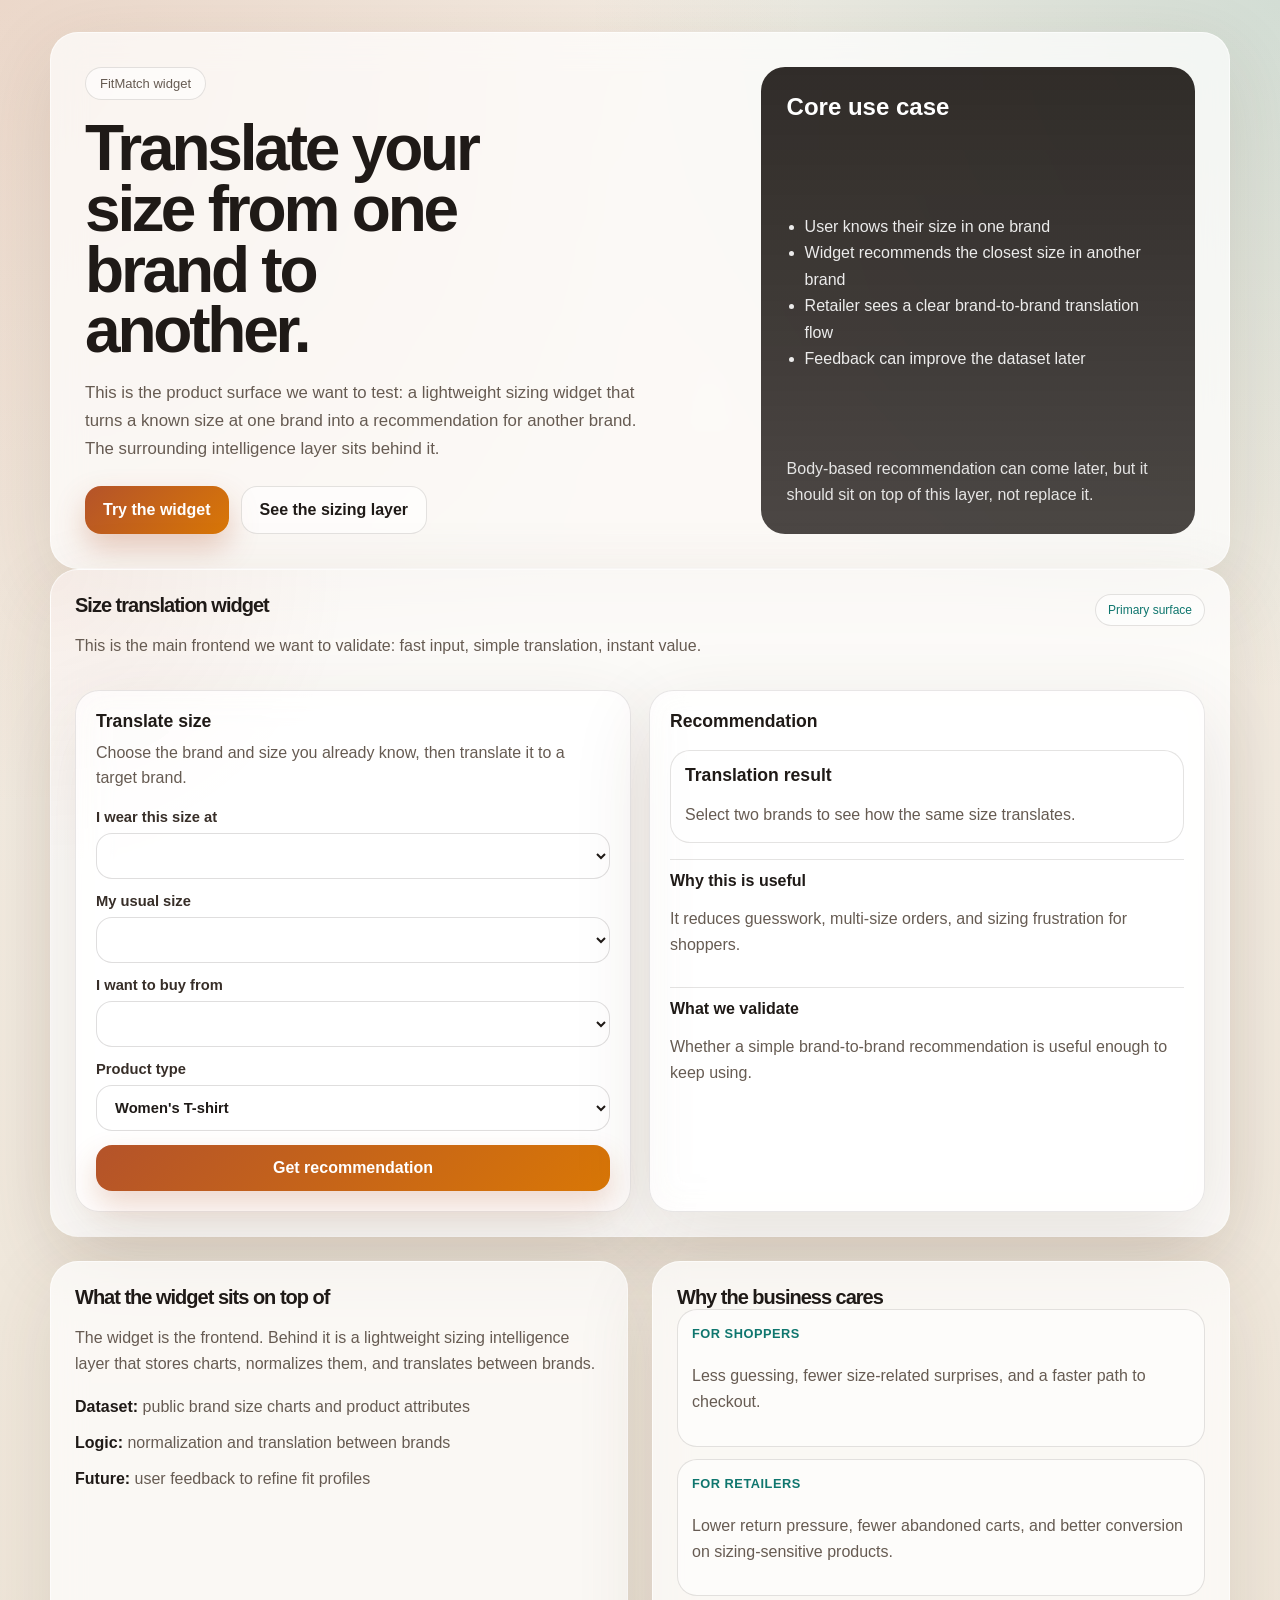
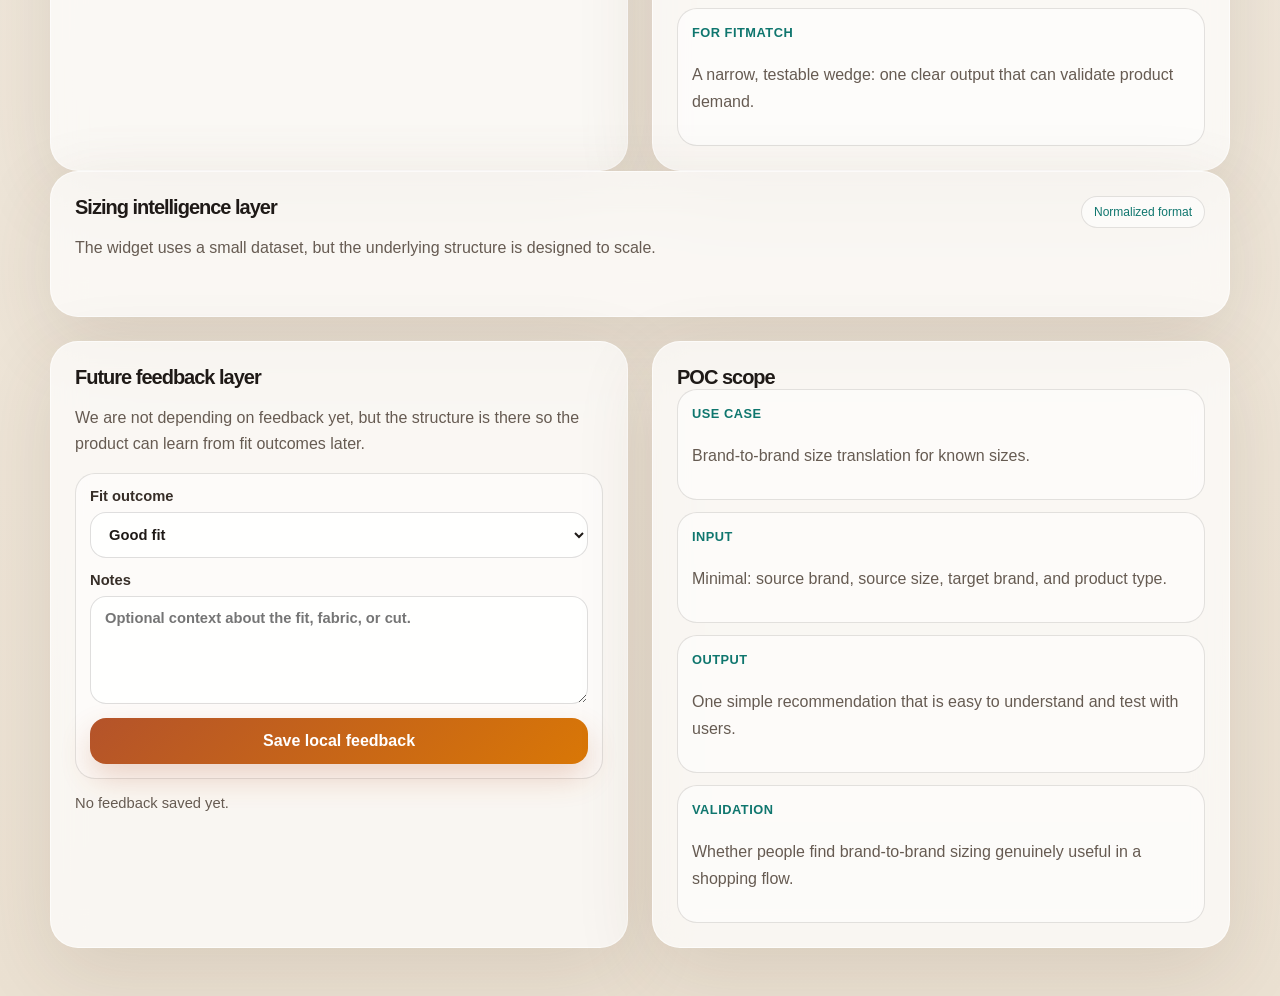
==== commit fe266f94: "Refocus homepage around the widget" ====
--- a/index.html
+++ b/index.html
@@ -5,143 +5,157 @@
   <meta name="viewport" content="width=device-width, initial-scale=1" />
   <title>FitMatch - Sizing Intelligence Layer</title>
   <meta name="description" content="FitMatch helps translate and compare sizes across brands with a lightweight sizing intelligence layer." />
-  <link rel="stylesheet" href="./css/styles.css" />
-  <script src="./js/data.js" defer></script>
-  <script src="./js/normalization.js" defer></script>
-  <script src="./js/translator.js" defer></script>
-  <script src="./js/app.js" defer></script>
+  <link rel="stylesheet" href="./css/styles.css?v=20260418-3" />
+  <script src="./js/data.js?v=20260418-3" defer></script>
+  <script src="./js/normalization.js?v=20260418-3" defer></script>
+  <script src="./js/translator.js?v=20260418-3" defer></script>
+  <script src="./js/app.js?v=20260418-3" defer></script>
 </head>
 <body>
   <main class="app-shell">
     <section class="hero card">
       <div class="hero-copy">
-        <div class="eyebrow">Sizing intelligence layer</div>
-        <h1>Understand how sizes differ across brands.</h1>
+        <div class="eyebrow">FitMatch widget</div>
+        <h1>Translate your size from one brand to another.</h1>
         <p class="lead">
-          FitMatch is shifting from a body-measurement quiz to a structured sizing dataset and
-          translation layer. The goal is simple: compare brands, normalize size charts, and make
-          sizing data useful before we ever ask a customer for body input.
+          This is the product surface we want to test: a lightweight sizing widget that turns a
+          known size at one brand into a recommendation for another brand. The surrounding
+          intelligence layer sits behind it.
         </p>
 
         <div class="hero-actions">
-          <a href="#compare" class="primary-link">Try size translation</a>
-          <a href="#dataset" class="secondary-link">Inspect dataset</a>
+          <a href="#widget" class="primary-link">Try the widget</a>
+          <a href="#system" class="secondary-link">See the sizing layer</a>
         </div>
       </div>
 
       <aside class="hero-panel">
-        <h2>Product direction</h2>
+        <h2>Core use case</h2>
         <ul>
-          <li>Brand fit comparison tool</li>
-          <li>Size translation engine</li>
-          <li>Normalization layer for public size charts</li>
-          <li>Future feedback loop from users</li>
+          <li>User knows their size in one brand</li>
+          <li>Widget recommends the closest size in another brand</li>
+          <li>Retailer sees a clear brand-to-brand translation flow</li>
+          <li>Feedback can improve the dataset later</li>
         </ul>
         <p class="note">
-          Body-based recommendation can come later, but it should sit on top of this layer, not
-          replace it.
+          Body-based recommendation can come later, but it should sit on top of this layer, not replace it.
         </p>
       </aside>
     </section>
 
-    <section class="grid two-up">
-      <article class="card section-card">
-        <h2>What changed from the previous MVP</h2>
-        <p>
-          The old version centered on a small questionnaire and body measurements for women's
-          T-shirts. This iteration moves the core object from the person to the sizing system.
-        </p>
-        <div class="bullet-list">
-          <div><strong>Before:</strong> "What size fits this person?"</div>
-          <div><strong>Now:</strong> "How do sizes differ across brands and products?"</div>
-          <div><strong>Later:</strong> "What can user feedback teach the dataset?"</div>
-        </div>
-      </article>
-
-      <article class="card section-card">
-        <h2>Architecture</h2>
-        <div class="architecture">
-          <div>
-            <span>UI</span>
-            <p>Brand comparison, translation results, and simple dataset views.</p>
-          </div>
-          <div>
-            <span>Sizing dataset</span>
-            <p>Normalized brand charts, product attributes, and fit profiles.</p>
-          </div>
-          <div>
-            <span>Normalization logic</span>
-            <p>Converts brand-specific sizes into a shared FitMatch format.</p>
-          </div>
-          <div>
-            <span>Translation engine</span>
-            <p>Maps one brand size into the closest size in another brand.</p>
-          </div>
-          <div>
-            <span>Feedback layer</span>
-            <p>Collects fit outcomes later to improve the dataset.</p>
-          </div>
-        </div>
-      </article>
-    </section>
-
-    <section id="dataset" class="card section-card">
+    <section id="widget" class="card section-card widget-card">
       <div class="section-heading">
         <div>
-          <h2>Sample sizing dataset</h2>
-          <p>Compact by design. This is enough to validate the new direction without overbuilding.</p>
+          <h2>Size translation widget</h2>
+          <p>This is the main frontend we want to validate: fast input, simple translation, instant value.</p>
+        </div>
+        <span class="badge">Primary surface</span>
+      </div>
+
+      <div class="grid two-up widget-grid">
+        <article class="widget-form card">
+          <div class="widget-header">
+            <h3>Translate size</h3>
+            <p>Choose the brand and size you already know, then translate it to a target brand.</p>
+          </div>
+
+          <form id="compareForm" class="form-grid">
+            <label>
+              I wear this size at
+              <select id="sourceBrand"></select>
+            </label>
+
+            <label>
+              My usual size
+              <select id="sourceSize"></select>
+            </label>
+
+            <label>
+              I want to buy from
+              <select id="targetBrand"></select>
+            </label>
+
+            <label>
+              Product type
+              <select id="productType">
+                <option value="tshirt">Women's T-shirt</option>
+              </select>
+            </label>
+
+            <button type="submit">Get recommendation</button>
+          </form>
+        </article>
+
+        <article class="widget-result card">
+          <h3>Recommendation</h3>
+          <div id="translationResult" class="result-box">
+            <h3>Translation result</h3>
+            <p>Select two brands to see how the same size translates.</p>
+          </div>
+          <div class="widget-summary">
+            <div>
+              <strong>Why this is useful</strong>
+              <p>It reduces guesswork, multi-size orders, and sizing frustration for shoppers.</p>
+            </div>
+            <div>
+              <strong>What we validate</strong>
+              <p>Whether a simple brand-to-brand recommendation is useful enough to keep using.</p>
+            </div>
+          </div>
+        </article>
+      </div>
+    </section>
+
+    <section class="grid two-up">
+      <article class="card section-card">
+        <h2>What the widget sits on top of</h2>
+        <p>
+          The widget is the frontend. Behind it is a lightweight sizing intelligence layer that
+          stores charts, normalizes them, and translates between brands.
+        </p>
+        <div class="bullet-list">
+          <div><strong>Dataset:</strong> public brand size charts and product attributes</div>
+          <div><strong>Logic:</strong> normalization and translation between brands</div>
+          <div><strong>Future:</strong> user feedback to refine fit profiles</div>
+        </div>
+      </article>
+
+      <article class="card section-card">
+        <h2>Why the business cares</h2>
+        <div class="architecture">
+          <div>
+            <span>For shoppers</span>
+            <p>Less guessing, fewer size-related surprises, and a faster path to checkout.</p>
+          </div>
+          <div>
+            <span>For retailers</span>
+            <p>Lower return pressure, fewer abandoned carts, and better conversion on sizing-sensitive products.</p>
+          </div>
+          <div>
+            <span>For FitMatch</span>
+            <p>A narrow, testable wedge: one clear output that can validate product demand.</p>
+          </div>
+        </div>
+      </article>
+    </section>
+
+    <section id="system" class="card section-card">
+      <div class="section-heading">
+        <div>
+          <h2>Sizing intelligence layer</h2>
+          <p>The widget uses a small dataset, but the underlying structure is designed to scale.</p>
         </div>
         <span class="badge">Normalized format</span>
       </div>
       <div id="datasetGrid" class="brand-grid"></div>
     </section>
 
-    <section id="compare" class="grid two-up">
-      <article class="card section-card">
-        <div class="section-heading">
-          <div>
-            <h2>Brand fit comparison</h2>
-            <p>Compare how the same nominal size behaves across brands.</p>
-          </div>
-        </div>
-
-        <form id="compareForm" class="form-grid">
-          <label>
-            Source brand
-            <select id="sourceBrand"></select>
-          </label>
-
-          <label>
-            Source size
-            <select id="sourceSize"></select>
-          </label>
-
-          <label>
-            Target brand
-            <select id="targetBrand"></select>
-          </label>
-
-          <label>
-            Product type
-            <select id="productType">
-              <option value="tshirt">Women's T-shirt</option>
-            </select>
-          </label>
-
-          <button type="submit">Translate size</button>
-        </form>
-
-        <div id="translationResult" class="result-box">
-          <h3>Translation result</h3>
-          <p>Select two brands to see how the same size translates.</p>
-        </div>
-      </article>
-
-      <article class="card section-card">
-        <h2>Feedback layer preview</h2>
+    <section class="grid two-up">
+      <article class="card section-card">
+        <h2>Future feedback layer</h2>
         <p>
-          This is intentionally lightweight for now. The app can later capture fit outcomes such
-          as "too small", "good fit", or "too large" to improve the sizing logic.
+          We are not depending on feedback yet, but the structure is there so the product can
+          learn from fit outcomes later.
         </p>
         <div class="feedback-box">
           <label>
@@ -160,6 +174,28 @@
         </div>
         <div id="feedbackStatus" class="micro-status">No feedback saved yet.</div>
       </article>
+
+      <article class="card section-card">
+        <h2>POC scope</h2>
+        <div class="architecture">
+          <div>
+            <span>Use case</span>
+            <p>Brand-to-brand size translation for known sizes.</p>
+          </div>
+          <div>
+            <span>Input</span>
+            <p>Minimal: source brand, source size, target brand, and product type.</p>
+          </div>
+          <div>
+            <span>Output</span>
+            <p>One simple recommendation that is easy to understand and test with users.</p>
+          </div>
+          <div>
+            <span>Validation</span>
+            <p>Whether people find brand-to-brand sizing genuinely useful in a shopping flow.</p>
+          </div>
+        </div>
+      </article>
     </section>
   </main>
 </body>
--- a/css/styles.css
+++ b/css/styles.css
@@ -181,6 +181,12 @@
   padding: 24px;
 }
 
+.widget-card {
+  background:
+    radial-gradient(circle at top left, rgba(180, 83, 42, 0.08), transparent 22%),
+    rgba(255, 255, 255, 0.78);
+}
+
 .section-heading {
   display: flex;
   align-items: flex-start;
@@ -256,6 +262,47 @@
 .feedback-box {
   display: grid;
   gap: 14px;
+}
+
+.widget-grid {
+  gap: 18px;
+  margin-top: 4px;
+}
+
+.widget-form,
+.widget-result {
+  padding: 20px;
+  border-radius: 24px;
+  background: rgba(255, 255, 255, 0.6);
+  border: 1px solid rgba(36, 28, 22, 0.1);
+}
+
+.widget-header h3,
+.widget-result h3 {
+  margin: 0 0 8px;
+  font-size: 1.1rem;
+}
+
+.widget-header p {
+  margin: 0 0 18px;
+  color: var(--muted);
+  line-height: 1.6;
+}
+
+.widget-summary {
+  display: grid;
+  gap: 12px;
+  margin-top: 16px;
+}
+
+.widget-summary > div {
+  padding-top: 12px;
+  border-top: 1px solid rgba(36, 28, 22, 0.12);
+}
+
+.widget-summary strong {
+  display: block;
+  margin-bottom: 4px;
 }
 
 label {
@@ -295,6 +342,10 @@
   margin-top: 18px;
 }
 
+.result-box p:last-child {
+  margin-bottom: 0;
+}
+
 .micro-status {
   margin-top: 12px;
   font-size: 0.92rem;
@@ -319,4 +370,9 @@
   .hero-copy h1 {
     max-width: none;
   }
-}
+
+  .widget-form,
+  .widget-result {
+    padding: 18px;
+  }
+}
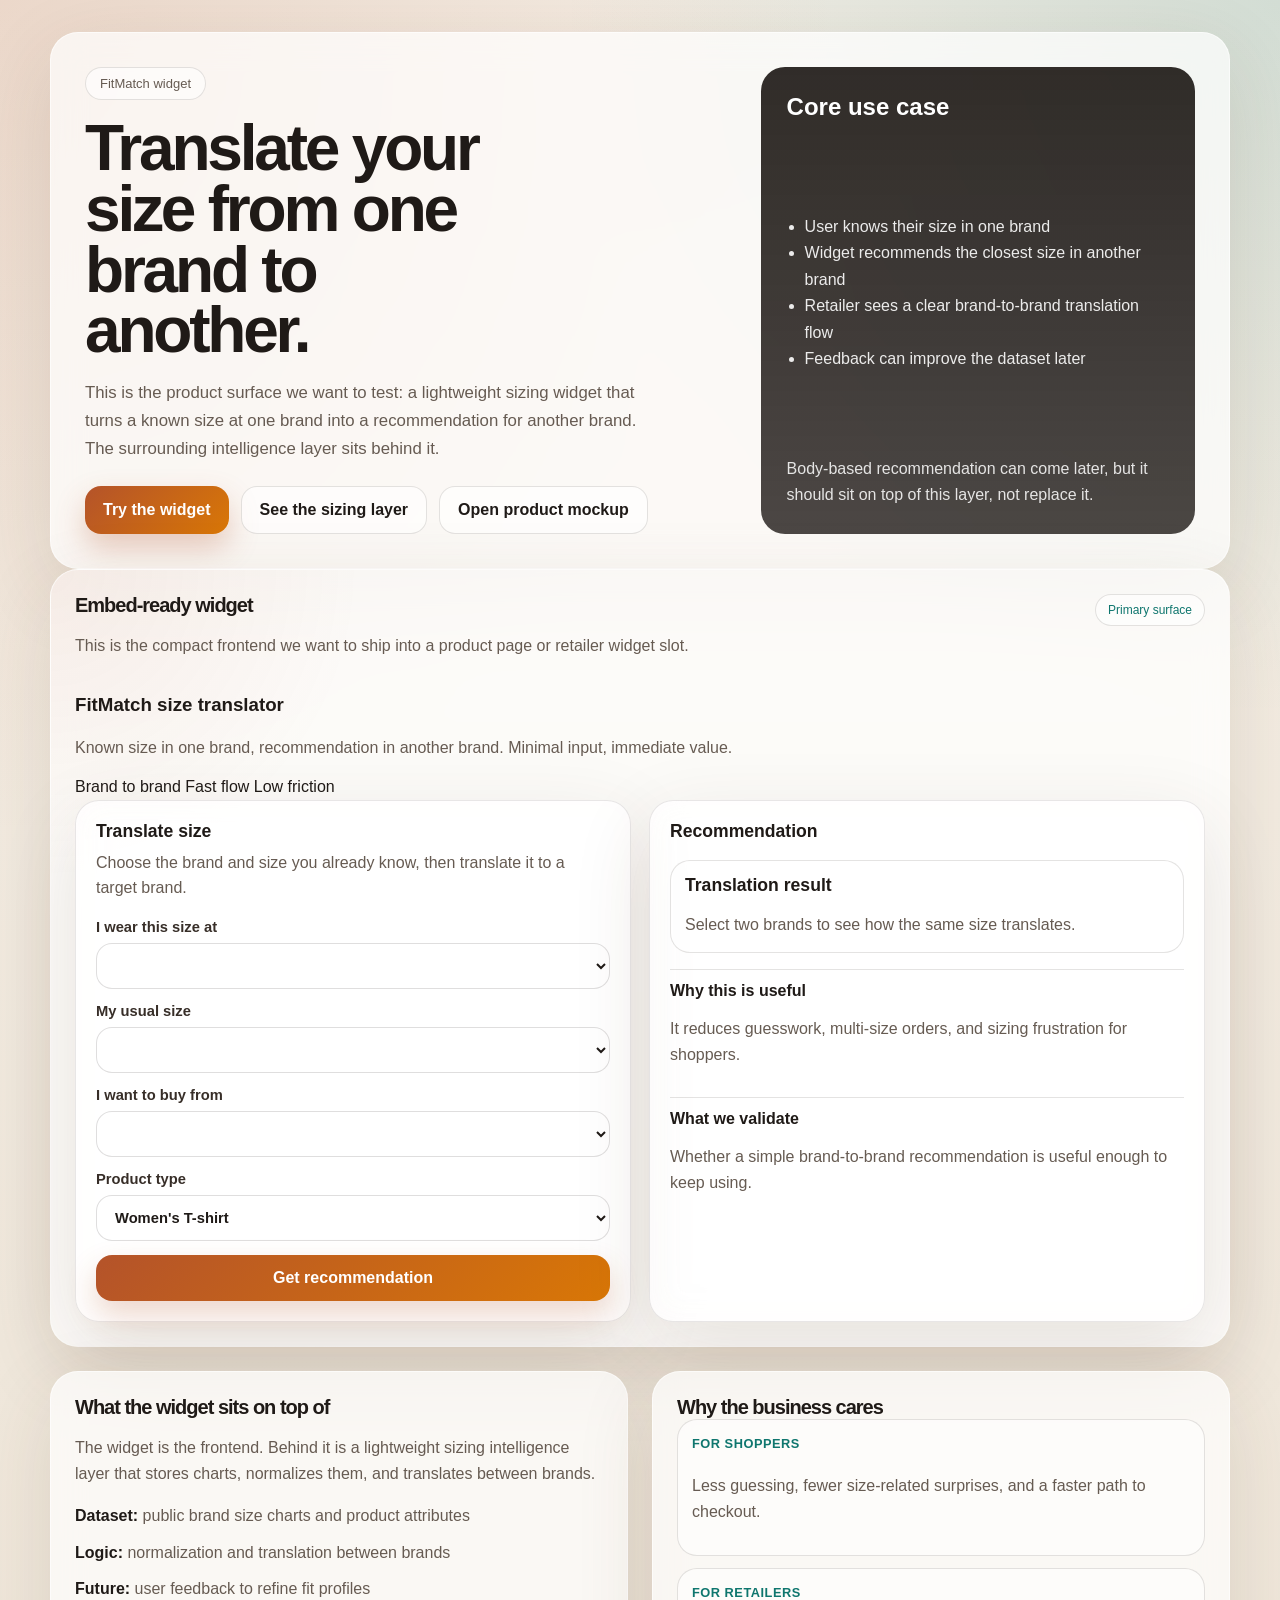
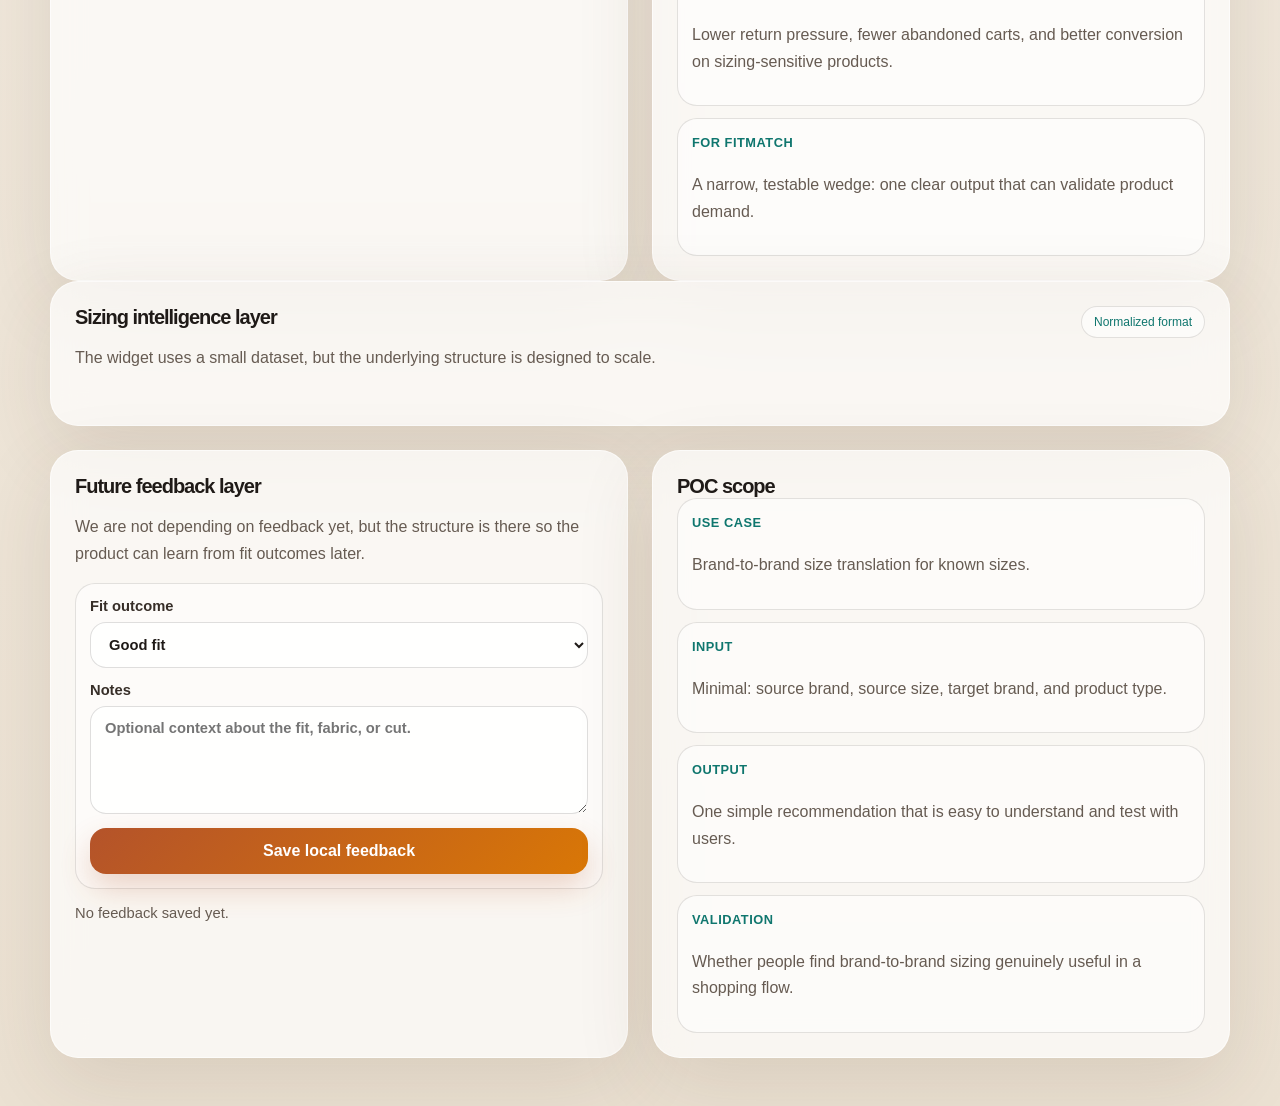
==== commit 6385b553: "Refine mockup with clickable size pills and retailer-only widget" ====
--- a/index.html
+++ b/index.html
@@ -5,11 +5,11 @@
   <meta name="viewport" content="width=device-width, initial-scale=1" />
   <title>FitMatch - Sizing Intelligence Layer</title>
   <meta name="description" content="FitMatch helps translate and compare sizes across brands with a lightweight sizing intelligence layer." />
-  <link rel="stylesheet" href="./css/styles.css?v=20260418-3" />
-  <script src="./js/data.js?v=20260418-3" defer></script>
-  <script src="./js/normalization.js?v=20260418-3" defer></script>
-  <script src="./js/translator.js?v=20260418-3" defer></script>
-  <script src="./js/app.js?v=20260418-3" defer></script>
+  <link rel="stylesheet" href="./css/styles.css?v=20260419-3" />
+  <script src="./js/data.js?v=20260419-3" defer></script>
+  <script src="./js/normalization.js?v=20260419-3" defer></script>
+  <script src="./js/translator.js?v=20260419-3" defer></script>
+  <script src="./js/app.js?v=20260419-3" defer></script>
 </head>
 <body>
   <main class="app-shell">
@@ -26,6 +26,7 @@
         <div class="hero-actions">
           <a href="#widget" class="primary-link">Try the widget</a>
           <a href="#system" class="secondary-link">See the sizing layer</a>
+          <a href="./mockup.html?v=20260419-3" class="secondary-link">Open product mockup</a>
         </div>
       </div>
 
@@ -46,63 +47,77 @@
     <section id="widget" class="card section-card widget-card">
       <div class="section-heading">
         <div>
-          <h2>Size translation widget</h2>
-          <p>This is the main frontend we want to validate: fast input, simple translation, instant value.</p>
+          <h2>Embed-ready widget</h2>
+          <p>This is the compact frontend we want to ship into a product page or retailer widget slot.</p>
         </div>
         <span class="badge">Primary surface</span>
       </div>
 
-      <div class="grid two-up widget-grid">
-        <article class="widget-form card">
-          <div class="widget-header">
-            <h3>Translate size</h3>
-            <p>Choose the brand and size you already know, then translate it to a target brand.</p>
-          </div>
-
-          <form id="compareForm" class="form-grid">
-            <label>
-              I wear this size at
-              <select id="sourceBrand"></select>
-            </label>
-
-            <label>
-              My usual size
-              <select id="sourceSize"></select>
-            </label>
-
-            <label>
-              I want to buy from
-              <select id="targetBrand"></select>
-            </label>
-
-            <label>
-              Product type
-              <select id="productType">
-                <option value="tshirt">Women's T-shirt</option>
-              </select>
-            </label>
-
-            <button type="submit">Get recommendation</button>
-          </form>
-        </article>
-
-        <article class="widget-result card">
-          <h3>Recommendation</h3>
-          <div id="translationResult" class="result-box">
-            <h3>Translation result</h3>
-            <p>Select two brands to see how the same size translates.</p>
-          </div>
-          <div class="widget-summary">
-            <div>
-              <strong>Why this is useful</strong>
-              <p>It reduces guesswork, multi-size orders, and sizing frustration for shoppers.</p>
+      <div class="widget-shell">
+        <div class="widget-shell-top">
+          <div>
+            <h3>FitMatch size translator</h3>
+            <p>Known size in one brand, recommendation in another brand. Minimal input, immediate value.</p>
+          </div>
+          <div class="widget-chip-row">
+            <span class="widget-chip">Brand to brand</span>
+            <span class="widget-chip">Fast flow</span>
+            <span class="widget-chip">Low friction</span>
+          </div>
+        </div>
+
+        <div class="grid two-up widget-grid">
+          <article class="widget-form card">
+            <div class="widget-header">
+              <h3>Translate size</h3>
+              <p>Choose the brand and size you already know, then translate it to a target brand.</p>
             </div>
-            <div>
-              <strong>What we validate</strong>
-              <p>Whether a simple brand-to-brand recommendation is useful enough to keep using.</p>
+
+            <form id="compareForm" class="form-grid">
+              <label>
+                I wear this size at
+                <select id="sourceBrand"></select>
+              </label>
+
+              <label>
+                My usual size
+                <select id="sourceSize"></select>
+              </label>
+
+              <label>
+                I want to buy from
+                <select id="targetBrand"></select>
+              </label>
+
+              <label>
+                Product type
+                <select id="productType">
+                  <option value="tshirt">Women's T-shirt</option>
+                </select>
+              </label>
+
+              <button type="submit">Get recommendation</button>
+            </form>
+          </article>
+
+          <article class="widget-result card">
+            <h3>Recommendation</h3>
+            <div id="translationResult" class="result-box">
+              <h3>Translation result</h3>
+              <p>Select two brands to see how the same size translates.</p>
             </div>
-          </div>
-        </article>
+            <div class="widget-summary">
+              <div>
+                <strong>Why this is useful</strong>
+                <p>It reduces guesswork, multi-size orders, and sizing frustration for shoppers.</p>
+              </div>
+              <div>
+                <strong>What we validate</strong>
+                <p>Whether a simple brand-to-brand recommendation is useful enough to keep using.</p>
+              </div>
+            </div>
+          </article>
+        </div>
       </div>
     </section>
 
